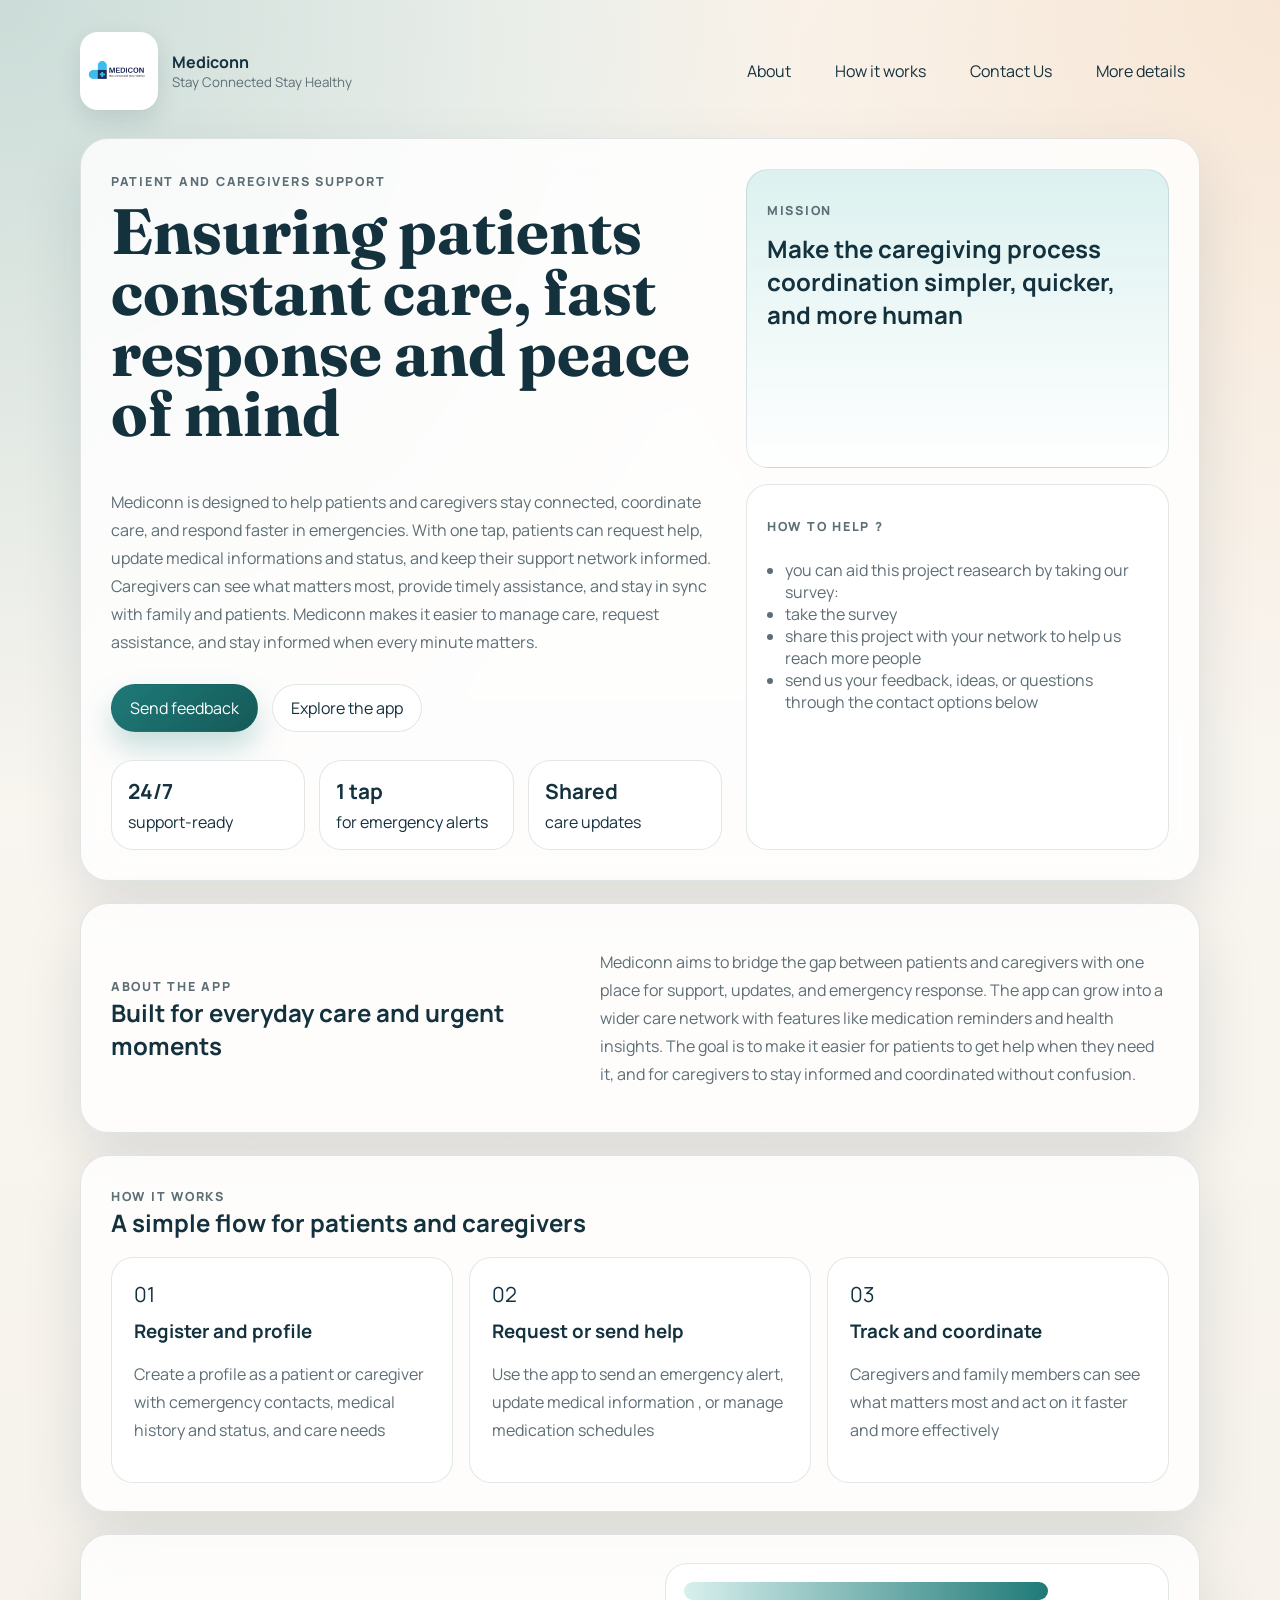
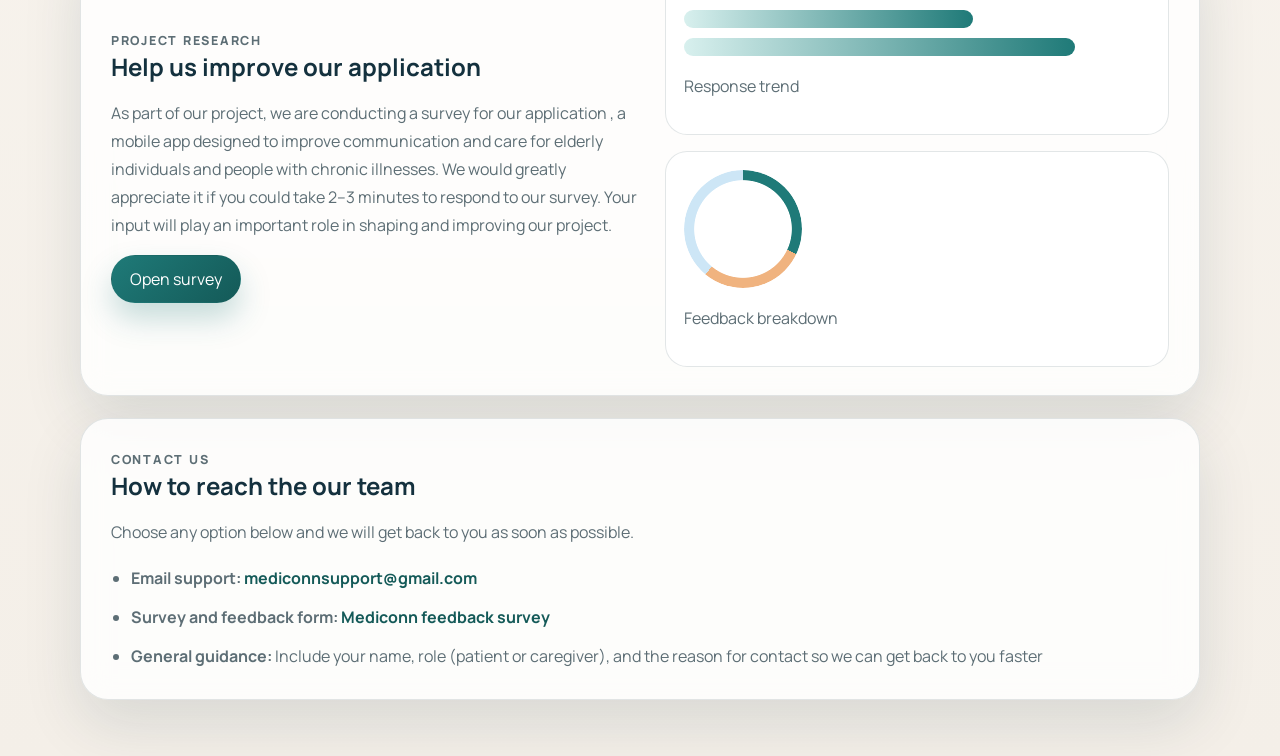
==== index.html @ d83b1269 "initial commit" ====
<!DOCTYPE html>
<html lang="en">
<head>
  <meta charset="UTF-8" />
  <meta name="viewport" content="width=device-width, initial-scale=1.0" />
  <meta name="description" content="Mediconn connects patients and caregivers for emergency response, daily support, and safer communication." />
  <title> Mediconn </title>
  <link rel="preconnect" href="https://fonts.googleapis.com">
  <link rel="preconnect" href="https://fonts.gstatic.com" crossorigin>
  <link href="https://fonts.googleapis.com/css2?family=Manrope:wght@400;500;600;700;800&family=Fraunces:opsz,wght@9..144,600;9..144,700&display=swap" rel="stylesheet">
  <link rel="stylesheet" href="styles.css" />
</head>
<body>
  <div class="page-shell">
    <header class="site-header">
      <a class="brand" href="index.html" aria-label="Mediconn home">
        <img class="brand-logo" src="logo1.png" alt="Mediconn logo" />
        <span>
          <strong> Mediconn </strong>
          <small> Stay Connected Stay Healthy </small>
        </span>
      </a>

      <nav class="site-nav" aria-label="Primary">
        <a href="#about"> About </a>
        <a href="#how-it-works"> How it works </a>
        <a href="#contact"> Contact Us </a>
        <a href="about.html"> More details </a>
      </nav>
    </header>

    <main>
      <section class="hero card-grid">
        <div class="hero-copy">
          <span class="eyebrow">Patient and caregivers support</span>
          <h1> Ensuring patients constant care, fast response and peace of mind </h1>
          <p>
          </br>
            Mediconn is designed to help patients and caregivers stay connected, coordinate care, and respond faster in emergencies. 
            With one tap, patients can request help, update medical informations and status, and keep their support network informed.
            Caregivers can see what matters most, provide timely assistance, and stay in sync with family and patients. 
            Mediconn makes it easier to manage care, request assistance, and stay informed when every minute matters.
          </p>

          <div class="hero-actions">
            <a class="btn btn-primary" href="#contact">Send feedback</a>
            <a class="btn btn-secondary" href="about.html">Explore the app</a>
          </div>

          <div class="quick-stats" aria-label="Key benefits">
            <div>
              <strong>24/7</strong>
              <span>support-ready</span>
            </div>
            <div>
              <strong>1 tap</strong>
              <span>for emergency alerts</span>
            </div>
            <div>
              <strong>Shared</strong>
              <span>care updates</span>
            </div>
          </div>
        </div>

        <aside class="hero-panel">
          <div class="panel-card accent">
            <p class="panel-label">Mission</p>
            <h2> Make the caregiving process coordination simpler, quicker, and more human </h2>
          </div>
          <div class="panel-card">
            <p class="panel-label"> how to help ?</p>
            <ul class="feature-list">
              <li> you can aid this project reasearch by taking our survey: </li>
              <li><a href="https://forms.office.com/r/YPzCrwXftZ" target="_blank" rel="noreferrer"> take the survey </a></li>
              <li> share this project with your network to help us reach more people </li>
              <li> send us your feedback, ideas, or questions through the contact options below </li>
            </ul>
          </div>
        </aside>
      </section>

      <section id="about" class="content-section split-section">
        <div>
          <span class="section-kicker">About the app</span>
          <h2>Built for everyday care and urgent moments</h2>
        </div>
        <p>
          Mediconn aims to bridge the gap between patients and caregivers with one place for support,
          updates, and emergency response. The app can grow into a wider care network with features like medication reminders and health insights. 
          The goal is to make it easier for patients to get help when they need it, and for caregivers to stay informed and coordinated without confusion. 
        </p>
      </section>

      <section id="how-it-works" class="content-section">
        <div class="section-heading">
          <span class="section-kicker">How it works</span>
          <h2>A simple flow for patients and caregivers</h2>
        </div>

        <div class="steps-grid">
          <article class="step-card">
            <span class="step-number">01</span>
            <h3>Register and profile</h3>
            <p>Create a profile as a patient or caregiver with cemergency contacts, medical history and status, and care needs</p>
          </article>
          <article class="step-card">
            <span class="step-number">02</span>
            <h3>Request or send help</h3>
            <p>Use the app to send an emergency alert, update medical information , or manage medication schedules</p>
          </article>
          <article class="step-card">
            <span class="step-number">03</span>
            <h3>Track and coordinate</h3>
            <p>Caregivers and family members can see what matters most and act on it faster and more effectively</p>
          </article>
        </div>
      </section>

      <section class="content-section split-section survey-section">
        <div>
          <span class="section-kicker"> Project Research </span>
          <h2> Help us improve our application </h2>
          <p>
            As part of our project, we are conducting a survey for our application , a mobile app designed to improve communication and care for elderly individuals and people with chronic illnesses.
            We would greatly appreciate it if you could take 2–3 minutes to respond to our survey. Your input will play an important role in shaping and improving our project.   
          </p>
          <a class="btn btn-primary" href="https://forms.office.com/r/YPzCrwXftZ" target="_blank" rel="noreferrer">Open survey</a>
        </div>

        <div class="graph-stack" aria-label="Graph placeholders">
          <div class="graph-card">
            <div class="graph-bar bar-a"></div>
            <div class="graph-bar bar-b"></div>
            <div class="graph-bar bar-c"></div>
            <p>Response trend</p>
          </div>
          <div class="graph-card">
            <div class="donut"></div>
            <p>Feedback breakdown</p>
          </div>
        </div>
      </section>

      <section id="contact" class="content-section contact-section">
        <div class="section-heading">
          <span class="section-kicker">Contact us</span>
          <h2> How to reach the our team </h2>
          <p class="form-note"> Choose any option below and we will get back to you as soon as possible. </p>
        </div>

        <ul class="reach-list" aria-label="Ways to reach the Mediconn team">
          <li>
            <strong>Email support:</strong>
            <a href="mailto:mediconnsupport@gmail.com"> mediconnsupport@gmail.com </a>
          </li>
          <li>
            <strong> Survey and feedback form: </strong>
            <a href="https://forms.office.com/r/qCdupmfSLq" target="_blank" rel="noreferrer">  Mediconn feedback survey </a>
          </li>
          <li>
            <strong> General guidance: </strong>
            Include your name, role (patient or caregiver), and the reason for contact so we can get back to you faster
          </li>
        </ul>
      </section>
    </main>
  </div>

</body>
</html>
---- styles.css ----
:root {
  --bg: #f4efe8;
  --surface: rgba(255, 255, 255, 0.82);
  --surface-strong: #ffffff;
  --text: #14313e;
  --muted: #5d6e75;
  --accent: #1f7a78;
  --accent-dark: #145a58;
  --accent-soft: #d8f0ee;
  --border: rgba(20, 49, 62, 0.12);
  --shadow: 0 24px 60px rgba(20, 49, 62, 0.12);
}

* {
  box-sizing: border-box;
}

html {
  scroll-behavior: smooth;
}

body {
  margin: 0;
  font-family: "Manrope", sans-serif;
  color: var(--text);
  background:
    radial-gradient(circle at top left, rgba(31, 122, 120, 0.22), transparent 30%),
    radial-gradient(circle at top right, rgba(235, 174, 119, 0.24), transparent 28%),
    linear-gradient(180deg, #fbf8f3 0%, var(--bg) 100%);
}

a {
  color: inherit;
  text-decoration: none;
}

button,
input,
textarea {
  font: inherit;
}

.page-shell {
  width: min(1120px, calc(100% - 32px));
  margin: 0 auto;
  padding: 24px 0 56px;
}

.site-header {
  display: flex;
  justify-content: space-between;
  align-items: center;
  gap: 20px;
  padding: 8px 0 28px;
}

.brand {
  display: inline-flex;
  align-items: center;
  gap: 14px;
}

.brand-logo {
  width: 78px;
  height: auto;
  display: block;
  flex: 0 0 auto;
  border-radius: 18px;
  background: #ffffff;
  padding: 6px;
  box-shadow: 0 10px 24px rgba(20, 49, 62, 0.12);
}

.brand strong,
.brand small {
  display: block;
}

.brand small,
.section-kicker,
.eyebrow,
.panel-label,
.form-note {
  color: var(--muted);
}

.site-nav {
  display: flex;
  flex-wrap: wrap;
  gap: 14px;
}

.site-nav a {
  padding: 10px 14px;
  border-radius: 999px;
  border: 1px solid transparent;
}

.site-nav a:hover,
.site-nav a:focus-visible {
  background: var(--surface);
  border-color: var(--border);
  outline: none;
}

.card-grid,
.content-section {
  background: var(--surface);
  backdrop-filter: blur(14px);
  border: 1px solid var(--border);
  border-radius: 28px;
  box-shadow: var(--shadow);
}

.hero {
  display: grid;
  grid-template-columns: 1.3fr 0.9fr;
  gap: 24px;
  padding: 30px;
  margin-bottom: 22px;
}

.hero-copy h1,
.about-hero h1 {
  margin: 10px 0 14px;
  font-family: "Fraunces", serif;
  font-size: clamp(2.5rem, 5vw, 5rem);
  line-height: 0.95;
}

.hero-copy p,
.content-section p,
.step-card p {
  color: var(--muted);
  line-height: 1.75;
}

.hero-actions {
  display: flex;
  flex-wrap: wrap;
  gap: 14px;
  margin: 28px 0;
}

.btn {
  display: inline-flex;
  align-items: center;
  justify-content: center;
  min-height: 48px;
  padding: 0 18px;
  border-radius: 999px;
  border: 1px solid transparent;
  transition: transform 160ms ease, box-shadow 160ms ease, background-color 160ms ease;
}

.btn:hover,
.btn:focus-visible {
  transform: translateY(-1px);
  outline: none;
}

.btn-primary {
  background: linear-gradient(135deg, var(--accent), var(--accent-dark));
  color: white;
  box-shadow: 0 16px 30px rgba(31, 122, 120, 0.25);
}

.btn-secondary {
  background: var(--surface-strong);
  border-color: var(--border);
}

.quick-stats {
  display: grid;
  grid-template-columns: repeat(3, minmax(0, 1fr));
  gap: 14px;
}

.quick-stats div,
.panel-card,
.step-card,
.graph-card {
  background: var(--surface-strong);
  border: 1px solid var(--border);
  border-radius: 22px;
}

.quick-stats div {
  padding: 16px;
}

.quick-stats strong,
.step-number {
  display: block;
  font-size: 1.3rem;
  margin-bottom: 6px;
}

.hero-panel {
  display: grid;
  gap: 16px;
}

.panel-card {
  padding: 20px;
}

.panel-card.accent {
  background: linear-gradient(180deg, rgba(216, 240, 238, 0.9), rgba(255, 255, 255, 0.95));
}

.panel-card h2,
.section-heading h2,
.content-section h2,
.about-hero h1 {
  margin: 0;
}

.feature-list {
  margin: 12px 0 0;
  padding-left: 18px;
  color: var(--muted);
}

.content-section {
  padding: 28px 30px;
  margin-top: 22px;
}

.split-section {
  display: grid;
  grid-template-columns: 0.9fr 1.1fr;
  gap: 24px;
  align-items: center;
}

.section-heading {
  max-width: 720px;
  margin-bottom: 18px;
}

.section-kicker,
.eyebrow,
.panel-label {
  display: inline-block;
  text-transform: uppercase;
  letter-spacing: 0.14em;
  font-size: 0.78rem;
  font-weight: 800;
}

.steps-grid {
  display: grid;
  grid-template-columns: repeat(3, minmax(0, 1fr));
  gap: 16px;
}

.step-card {
  padding: 22px;
}

.step-card h3 {
  margin: 10px 0;
}

.survey-section,
.contact-section {
  gap: 24px;
}

.reach-list {
  margin: 0;
  padding-left: 20px;
  color: var(--muted);
  line-height: 1.8;
}

.reach-list li + li {
  margin-top: 10px;
}

.reach-list a {
  color: var(--accent-dark);
  font-weight: 700;
}

.survey-section {
  display: grid;
  grid-template-columns: 1fr 0.95fr;
}

.graph-stack {
  display: grid;
  gap: 16px;
}

.graph-card {
  padding: 18px;
  min-height: 170px;
}

.graph-bar {
  height: 18px;
  margin-bottom: 10px;
  border-radius: 999px;
  background: linear-gradient(90deg, var(--accent-soft), var(--accent));
}

.bar-a { width: 78%; }
.bar-b { width: 62%; }
.bar-c { width: 84%; }

.donut {
  width: 118px;
  aspect-ratio: 1;
  border-radius: 50%;
  margin-bottom: 12px;
  background: conic-gradient(var(--accent) 0 32%, #f0b37f 32% 61%, #cde6f6 61% 100%);
  -webkit-mask: radial-gradient(circle, transparent 58%, #000 59%);
  mask: radial-gradient(circle, transparent 58%, #000 59%);
}

.contact-form {
  display: grid;
  grid-template-columns: repeat(2, minmax(0, 1fr));
  gap: 16px;
}

.contact-form label {
  display: grid;
  gap: 8px;
  font-weight: 700;
}

.contact-form input,
.contact-form textarea {
  width: 100%;
  padding: 14px 16px;
  border-radius: 18px;
  border: 1px solid var(--border);
  background: rgba(255, 255, 255, 0.92);
  color: var(--text);
}

.contact-form input:focus,
.contact-form textarea:focus {
  outline: 2px solid rgba(31, 122, 120, 0.3);
  border-color: transparent;
}

.full-width,
.contact-form button,
.form-note {
  grid-column: 1 / -1;
}

.about-hero {
  padding: 40px 30px;
}

.text-stack p {
  margin-top: 0;
}

@media (max-width: 900px) {
  .hero,
  .split-section,
  .survey-section,
  .steps-grid {
    grid-template-columns: 1fr;
  }

  .site-header {
    flex-direction: column;
    align-items: flex-start;
  }

  .quick-stats {
    grid-template-columns: 1fr;
  }
}

@media (max-width: 640px) {
  .page-shell {
    width: min(100% - 20px, 1120px);
    padding-top: 16px;
  }

  .hero,
  .content-section,
  .about-hero {
    padding: 20px;
  }

  .contact-form {
    grid-template-columns: 1fr;
  }
}
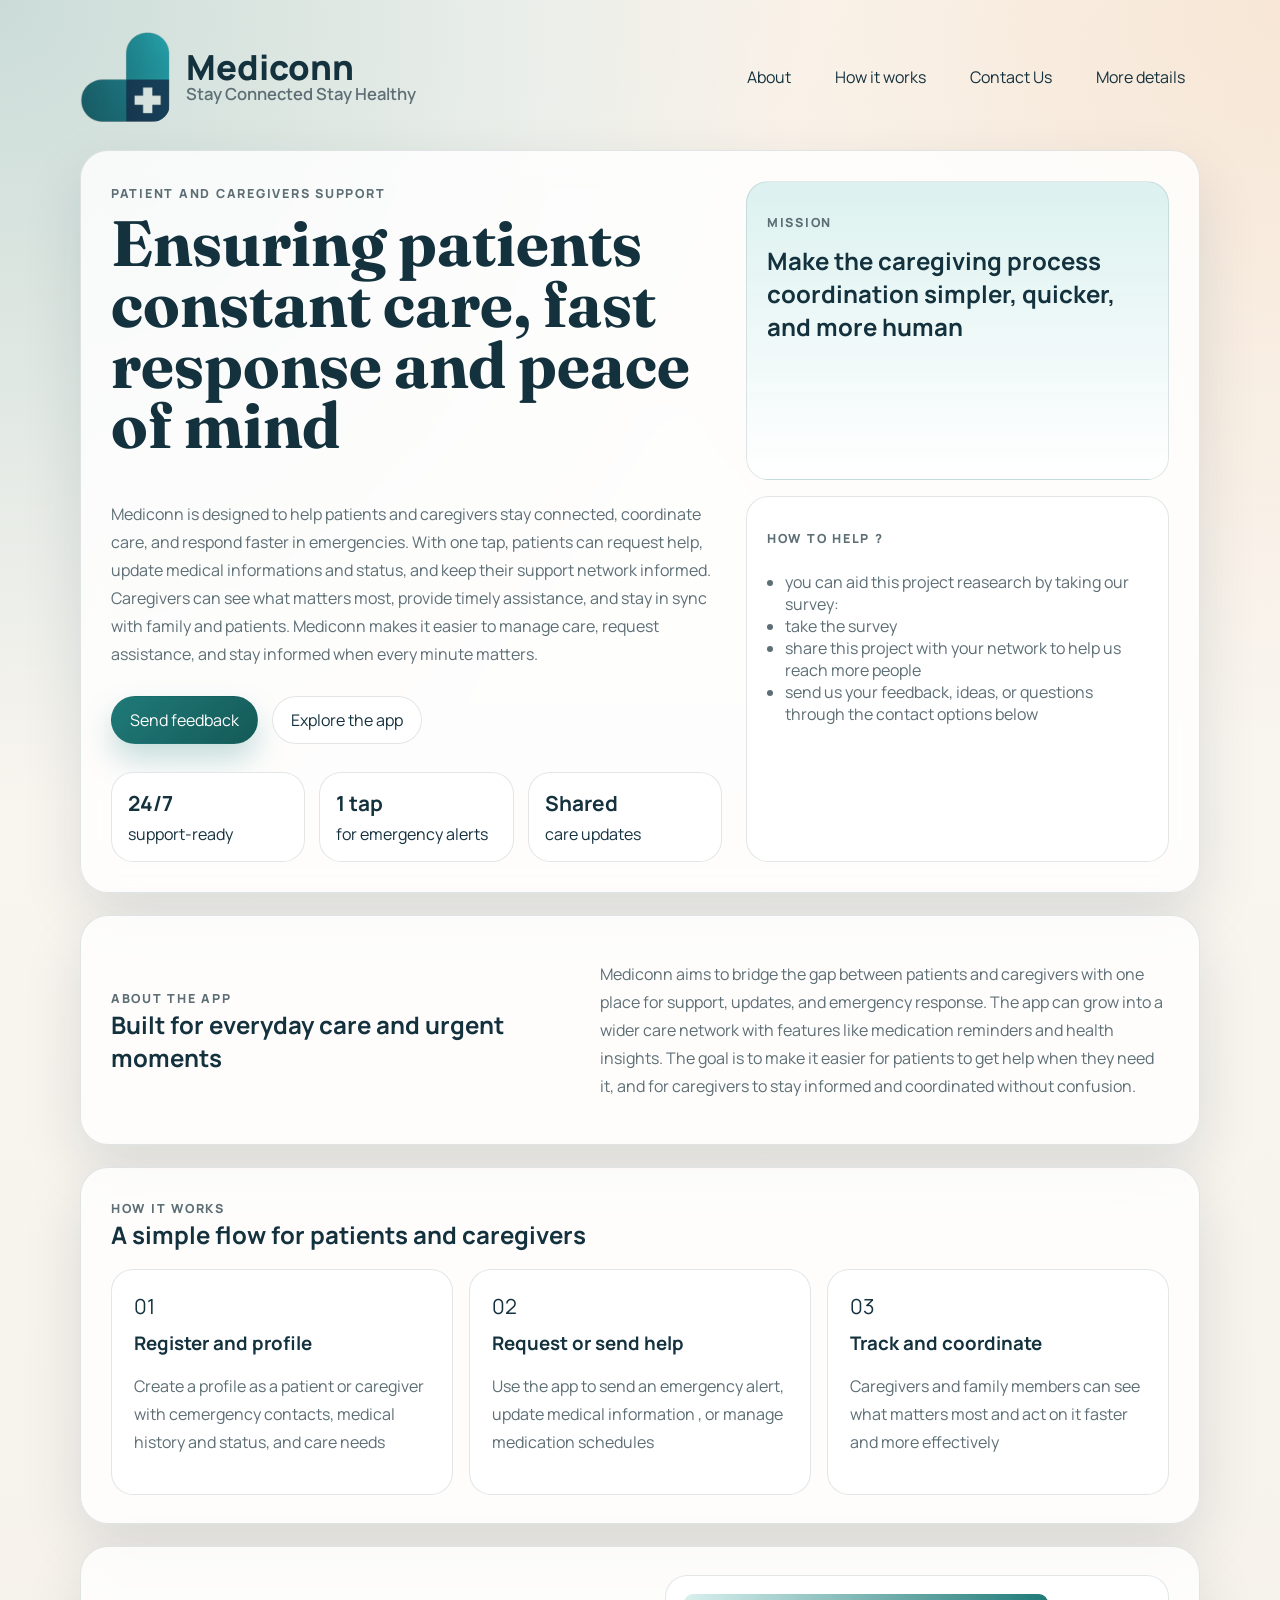
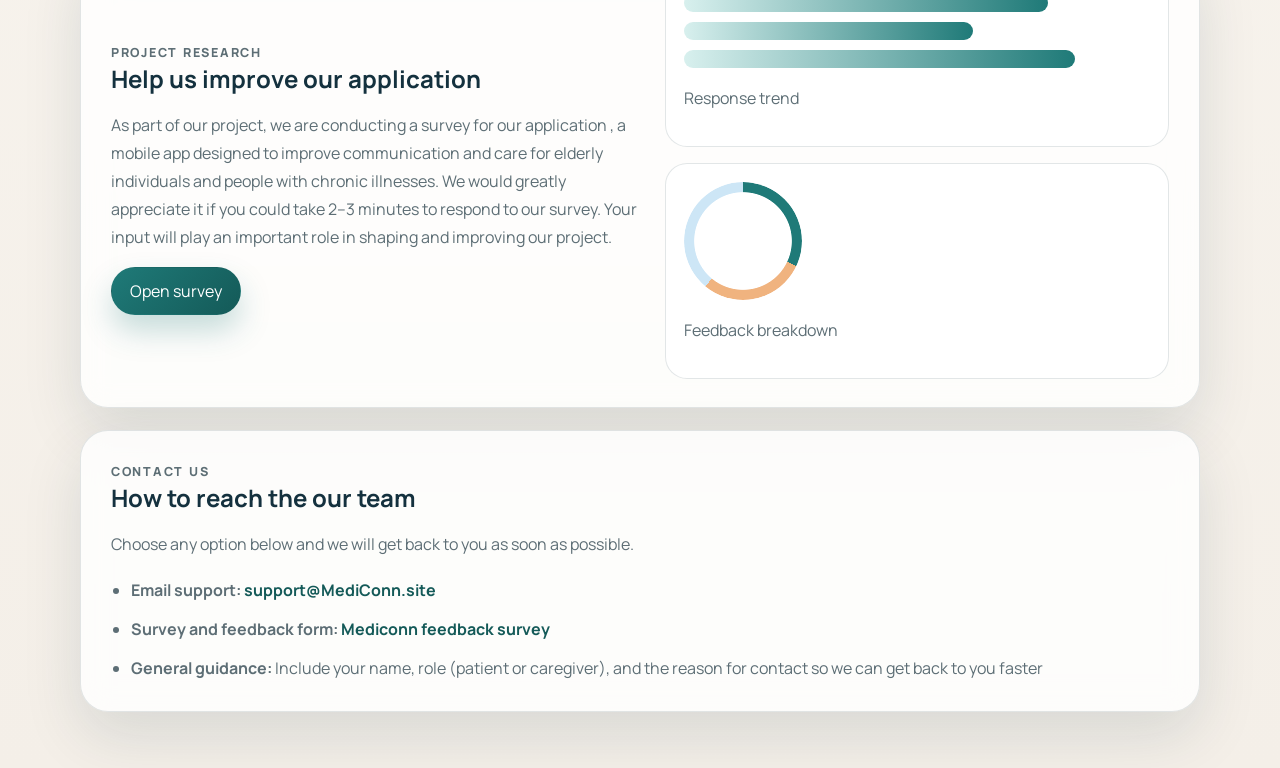
==== commit 1ba64abc: "Update support email address in index.html" ====
--- a/index.html
+++ b/index.html
@@ -152,7 +152,7 @@
         <ul class="reach-list" aria-label="Ways to reach the Mediconn team">
           <li>
             <strong>Email support:</strong>
-            <a href="mailto:mediconnsupport@gmail.com"> mediconnsupport@gmail.com </a>
+            <a href="mailto:support@mediconn.site"> support@MediConn.site </a>
           </li>
           <li>
             <strong> Survey and feedback form: </strong>
@@ -168,4 +168,4 @@
   </div>
 
 </body>
-</html>+</html>
--- a/styles.css
+++ b/styles.css
@@ -57,23 +57,34 @@
 .brand {
   display: inline-flex;
   align-items: center;
-  gap: 14px;
+  gap: 16px;
 }
 
 .brand-logo {
-  width: 78px;
+  width: 90px;
   height: auto;
   display: block;
   flex: 0 0 auto;
   border-radius: 18px;
-  background: #ffffff;
-  padding: 6px;
-  box-shadow: 0 10px 24px rgba(20, 49, 62, 0.12);
+  background: transparent;
+  padding: 0;
 }
 
 .brand strong,
 .brand small {
   display: block;
+}
+
+.brand strong {
+  font-size: clamp(1.65rem, 2.7vw, 2.25rem);
+  line-height: 1;
+  font-weight: 800;
+}
+
+.brand small {
+  font-size: clamp(1rem, 1.3vw, 1.1rem);
+  line-height: 1.2;
+  font-weight: 600;
 }
 
 .brand small,
